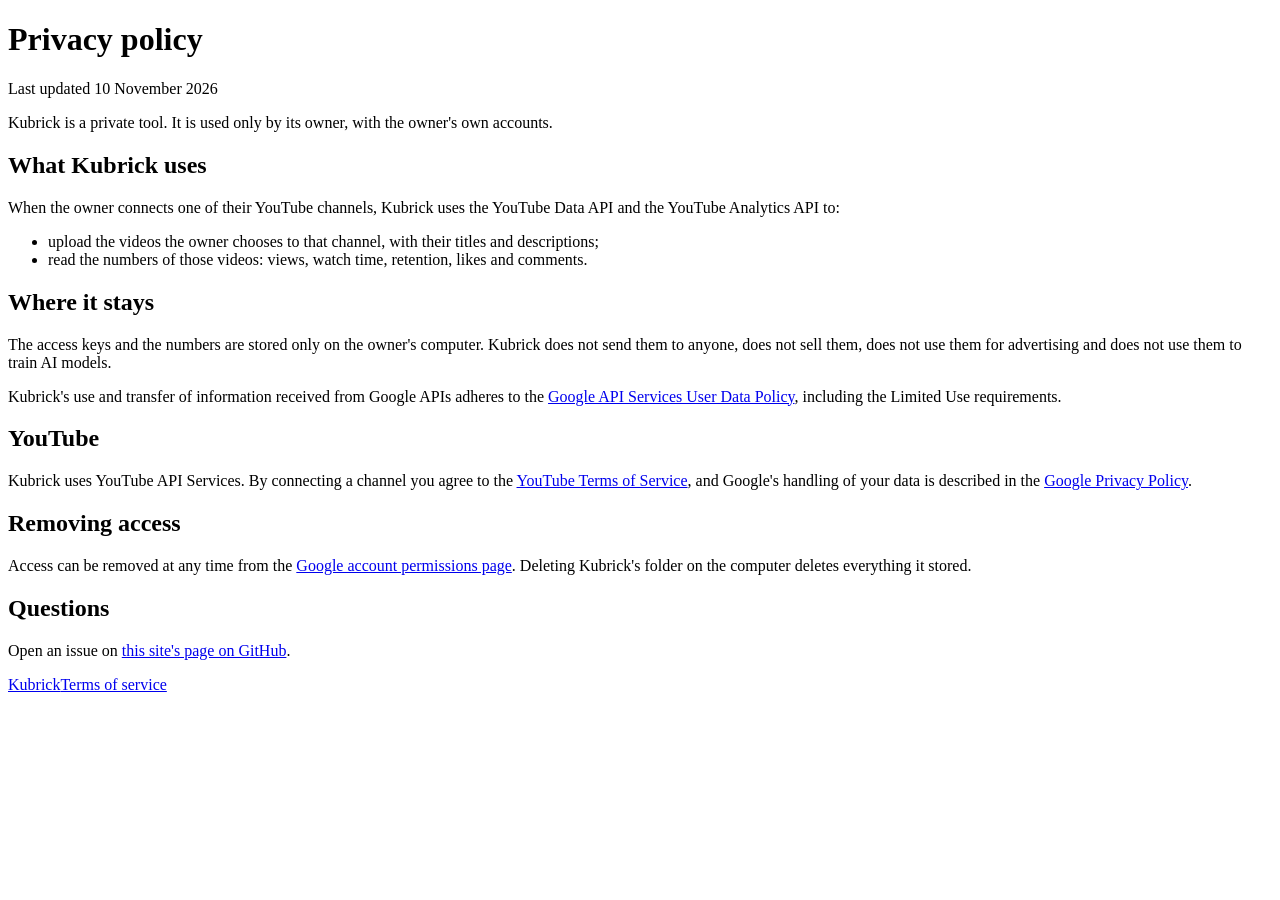
==== privacy.html @ ba7ff6df "Add privacy.html Co-Authored-By: Claude Opus 5.5 <noreply@anthropic.com>" ====
<!doctype html>
<html lang="en"><head><meta charset="utf-8"><meta name="viewport" content="width=device-width,initial-scale=1">
<title>Privacy policy · Kubrick</title><link rel="stylesheet" href="style.css"></head><body><main>
<h1>Privacy policy</h1>
<p class="date">Last updated 10 November 2026</p>
<p>Kubrick is a private tool. It is used only by its owner, with the owner's own accounts.</p>
<h2>What Kubrick uses</h2>
<p>When the owner connects one of their YouTube channels, Kubrick uses the YouTube Data API and the YouTube Analytics API to:</p>
<ul>
<li>upload the videos the owner chooses to that channel, with their titles and descriptions;</li>
<li>read the numbers of those videos: views, watch time, retention, likes and comments.</li>
</ul>
<h2>Where it stays</h2>
<p>The access keys and the numbers are stored only on the owner's computer. Kubrick does not send them to anyone, does not sell them, does not use them for advertising and does not use them to train AI models.</p>
<p>Kubrick's use and transfer of information received from Google APIs adheres to the <a href="https://developers.google.com/terms/api-services-user-data-policy">Google API Services User Data Policy</a>, including the Limited Use requirements.</p>
<h2>YouTube</h2>
<p>Kubrick uses YouTube API Services. By connecting a channel you agree to the <a href="https://www.youtube.com/t/terms">YouTube Terms of Service</a>, and Google's handling of your data is described in the <a href="https://policies.google.com/privacy">Google Privacy Policy</a>.</p>
<h2>Removing access</h2>
<p>Access can be removed at any time from the <a href="https://myaccount.google.com/permissions">Google account permissions page</a>. Deleting Kubrick's folder on the computer deletes everything it stored.</p>
<h2>Questions</h2>
<p>Open an issue on <a href="https://github.com/Huski29/kubrick/issues">this site's page on GitHub</a>.</p>
<nav><a href="index.html">Kubrick</a><a href="terms.html">Terms of service</a></nav>
</main></body></html>
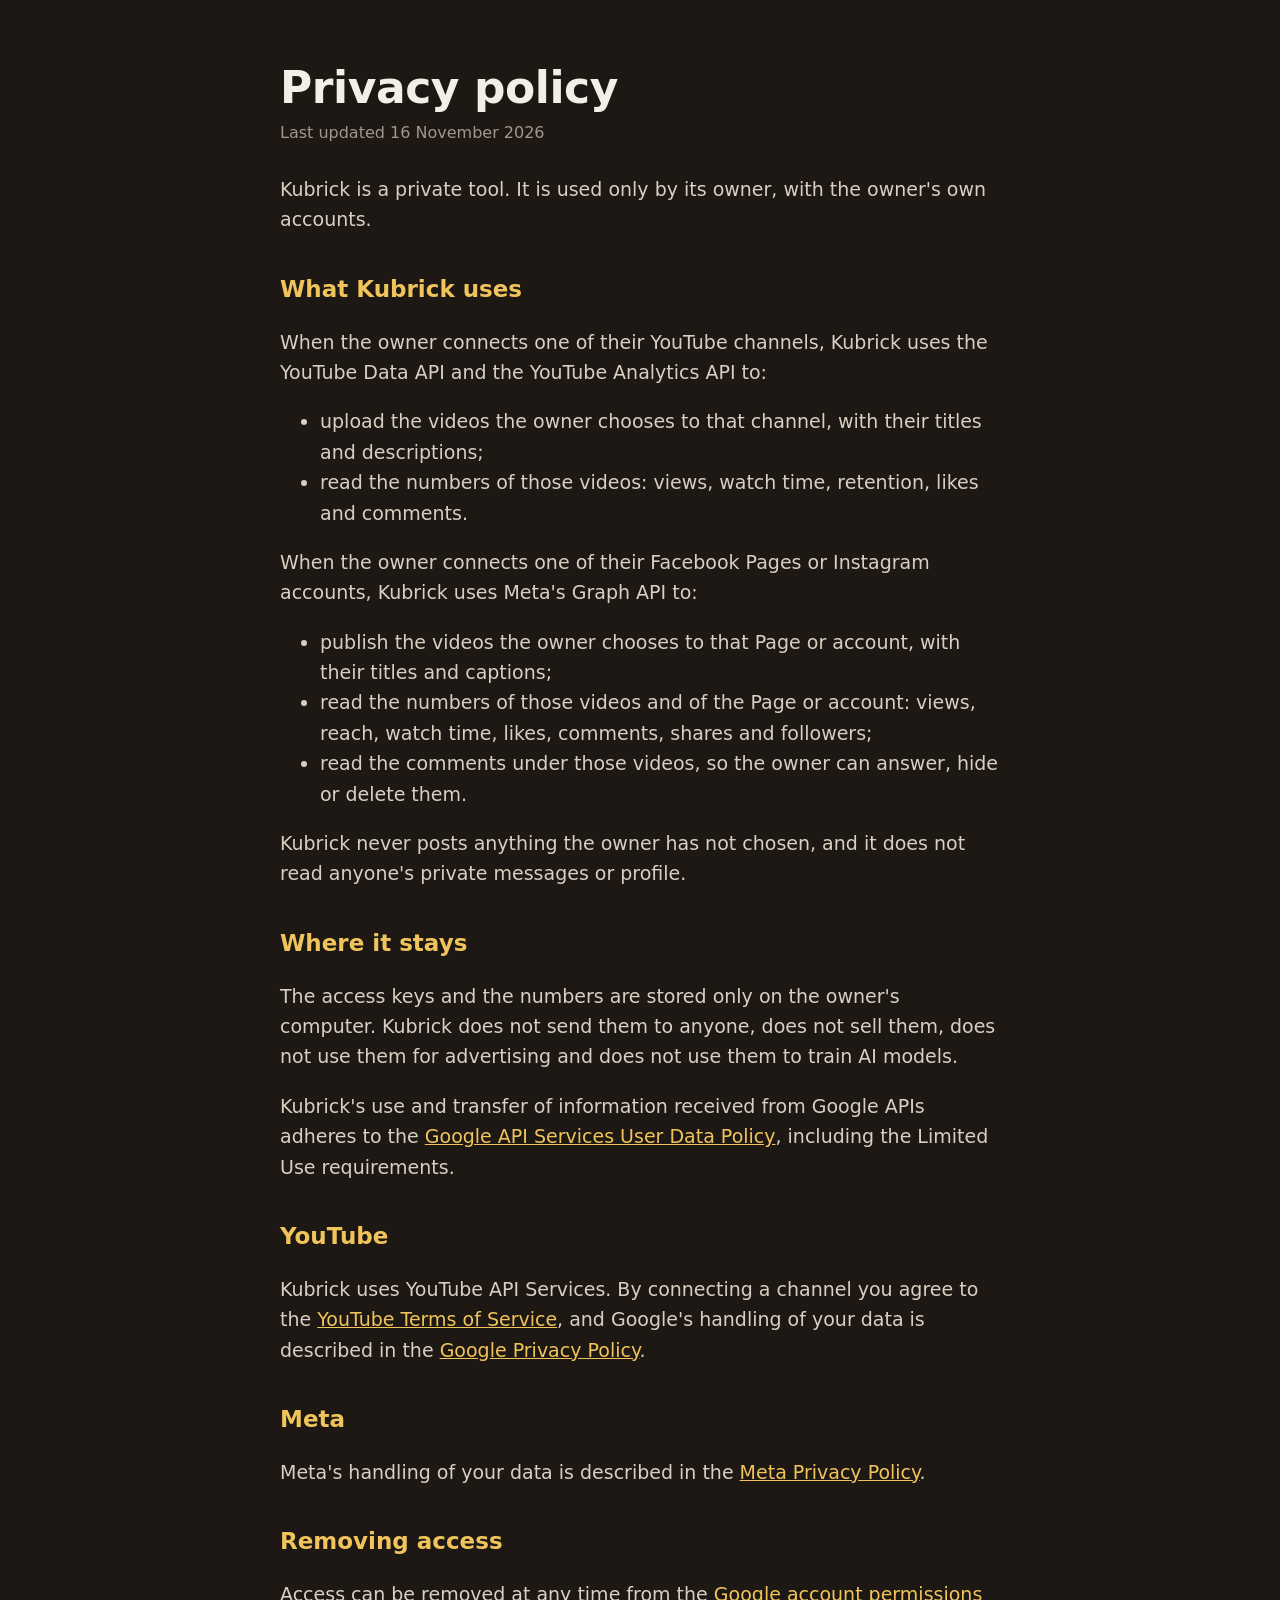
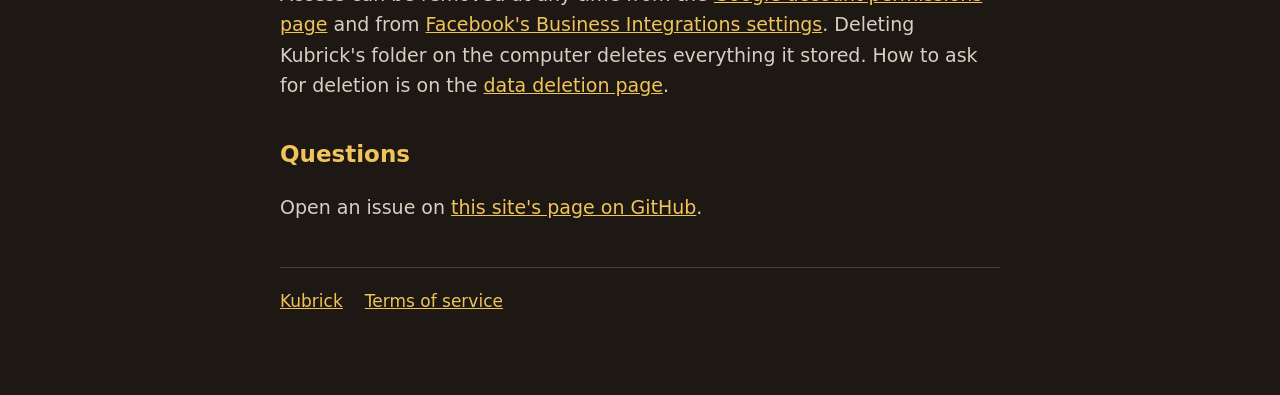
==== commit 2eb2cd35: "Privacy: Meta section and data deletion link" ====
--- a/privacy.html
+++ b/privacy.html
@@ -2,7 +2,7 @@
 <html lang="en"><head><meta charset="utf-8"><meta name="viewport" content="width=device-width,initial-scale=1">
 <title>Privacy policy · Kubrick</title><link rel="stylesheet" href="style.css"></head><body><main>
 <h1>Privacy policy</h1>
-<p class="date">Last updated 10 November 2026</p>
+<p class="date">Last updated 16 November 2026</p>
 <p>Kubrick is a private tool. It is used only by its owner, with the owner's own accounts.</p>
 <h2>What Kubrick uses</h2>
 <p>When the owner connects one of their YouTube channels, Kubrick uses the YouTube Data API and the YouTube Analytics API to:</p>
@@ -10,13 +10,22 @@
 <li>upload the videos the owner chooses to that channel, with their titles and descriptions;</li>
 <li>read the numbers of those videos: views, watch time, retention, likes and comments.</li>
 </ul>
+<p>When the owner connects one of their Facebook Pages or Instagram accounts, Kubrick uses Meta's Graph API to:</p>
+<ul>
+<li>publish the videos the owner chooses to that Page or account, with their titles and captions;</li>
+<li>read the numbers of those videos and of the Page or account: views, reach, watch time, likes, comments, shares and followers;</li>
+<li>read the comments under those videos, so the owner can answer, hide or delete them.</li>
+</ul>
+<p>Kubrick never posts anything the owner has not chosen, and it does not read anyone's private messages or profile.</p>
 <h2>Where it stays</h2>
 <p>The access keys and the numbers are stored only on the owner's computer. Kubrick does not send them to anyone, does not sell them, does not use them for advertising and does not use them to train AI models.</p>
 <p>Kubrick's use and transfer of information received from Google APIs adheres to the <a href="https://developers.google.com/terms/api-services-user-data-policy">Google API Services User Data Policy</a>, including the Limited Use requirements.</p>
 <h2>YouTube</h2>
 <p>Kubrick uses YouTube API Services. By connecting a channel you agree to the <a href="https://www.youtube.com/t/terms">YouTube Terms of Service</a>, and Google's handling of your data is described in the <a href="https://policies.google.com/privacy">Google Privacy Policy</a>.</p>
+<h2>Meta</h2>
+<p>Meta's handling of your data is described in the <a href="https://www.facebook.com/privacy/policy">Meta Privacy Policy</a>.</p>
 <h2>Removing access</h2>
-<p>Access can be removed at any time from the <a href="https://myaccount.google.com/permissions">Google account permissions page</a>. Deleting Kubrick's folder on the computer deletes everything it stored.</p>
+<p>Access can be removed at any time from the <a href="https://myaccount.google.com/permissions">Google account permissions page</a> and from <a href="https://www.facebook.com/settings/?tab=business_tools">Facebook's Business Integrations settings</a>. Deleting Kubrick's folder on the computer deletes everything it stored. How to ask for deletion is on the <a href="data-deletion.html">data deletion page</a>.</p>
 <h2>Questions</h2>
 <p>Open an issue on <a href="https://github.com/Huski29/kubrick/issues">this site's page on GitHub</a>.</p>
 <nav><a href="index.html">Kubrick</a><a href="terms.html">Terms of service</a></nav>
--- a/style.css
+++ b/style.css
@@ -0,0 +1,10 @@
+:root{color-scheme:dark}
+body{margin:0;background:#1d1813;color:#f3eee6;font:19px/1.6 'Atkinson Hyperlegible Next',system-ui,sans-serif}
+main{max-width:720px;margin:0 auto;padding:64px 28px 80px}
+h1{font-size:44px;line-height:1.1;margin:0 0 8px;letter-spacing:-.01em}
+h2{font-size:23px;margin:36px 0 8px;color:#f0c45a}
+p,li{color:#d8cfc2}
+a{color:#f0c45a}
+.date{color:#a2978a;font-size:16px;margin:0 0 28px}
+nav{margin-top:44px;padding-top:20px;border-top:1px solid #4a4036;font-size:17px}
+nav a{margin-right:22px}
